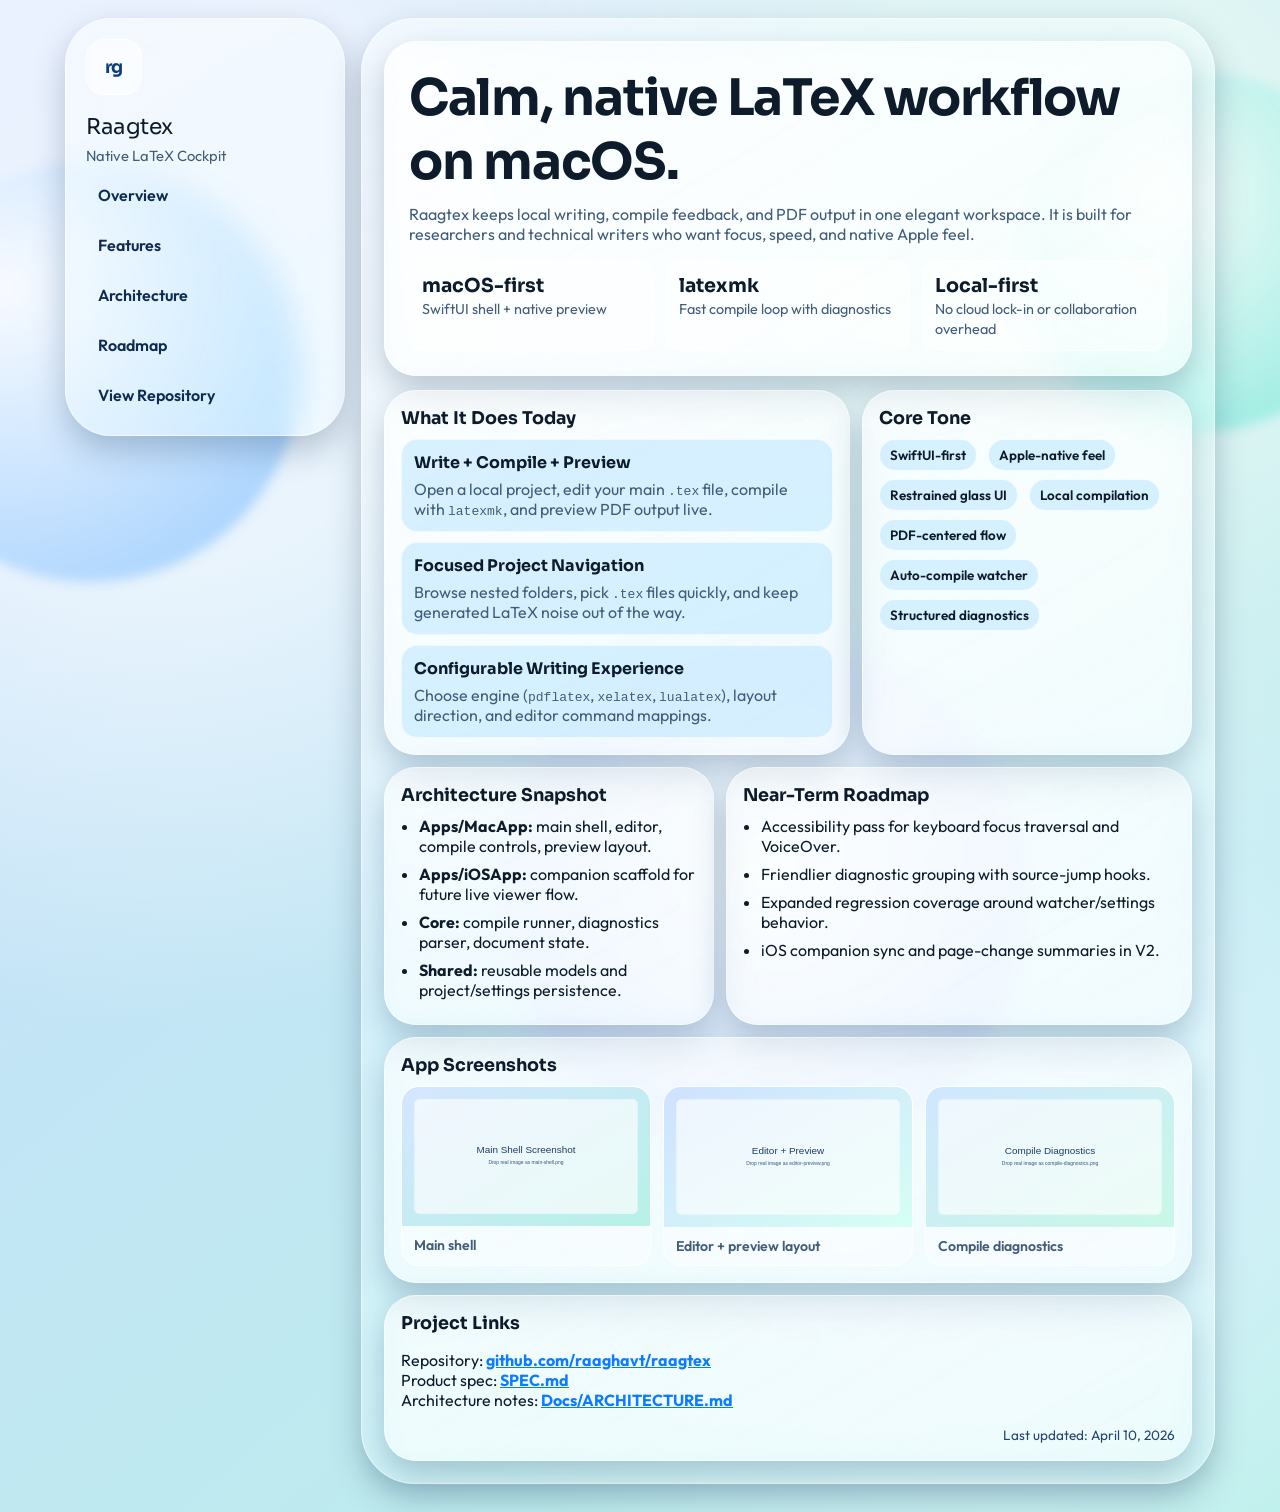
==== Website/index.html @ 90178ec8 "git test" ====
<!DOCTYPE html>
<html lang="en">

<head>
  <meta charset="UTF-8" />
  <meta name="viewport" content="width=device-width, initial-scale=1.0" />
  <title>Raagtex | Native LaTeX Cockpit</title>
  <meta name="description" content="Raagtex is a calm, native Apple-first LaTeX cockpit for local writing, compiling, and live PDF preview." />
  <link rel="preconnect" href="https://fonts.googleapis.com" />
  <link rel="preconnect" href="https://fonts.gstatic.com" crossorigin />
  <link href="https://fonts.googleapis.com/css2?family=Outfit:wght@400;500;600;700&amp;family=Sora:wght@500;700&amp;display=swap" rel="stylesheet" />
  <link rel="stylesheet" href="./styles.css" />
</head>

<body>
  <div class="bg-blobs" aria-hidden="true">
    <div class="blob a"></div>
    <div class="blob b"></div>
    <div class="blob c"></div>
  </div>

  <div class="shell">
    <aside class="nav glass">
      <div class="logo">rg</div>
      <div class="name">Raagtex</div>
      <div class="muted">Native LaTeX Cockpit</div>
      <a href="#overview">Overview</a>
      <a href="#features">Features</a>
      <a href="#architecture">Architecture</a>
      <a href="#roadmap">Roadmap</a>
      <a href="https://github.com/raaghavt/raagtex" target="_blank" rel="noopener">View Repository</a>
    </aside>

    <main class="content glass">
      <section id="overview" class="hero glass">
        <h1>Calm, native LaTeX workflow on macOS.</h1>
        <p>
          Raagtex keeps local writing, compile feedback, and PDF output in one elegant workspace.
          It is built for researchers and technical writers who want focus, speed, and native Apple feel.
        </p>
        <div class="kpis">
          <div class="kpi"><strong>macOS-first</strong><span>SwiftUI shell + native preview</span></div>
          <div class="kpi"><strong>latexmk</strong><span>Fast compile loop with diagnostics</span></div>
          <div class="kpi"><strong>Local-first</strong><span>No cloud lock-in or collaboration overhead</span></div>
        </div>
      </section>

      <section class="grid" id="features">
        <article class="card glass span-7">
          <h2>What It Does Today</h2>
          <a class="preview-link" href="#features">
            <h3>Write + Compile + Preview</h3>
            <p>Open a local project, edit your main <code>.tex</code> file, compile with <code>latexmk</code>, and preview PDF output live.</p>
          </a>
          <a class="preview-link" href="#features">
            <h3>Focused Project Navigation</h3>
            <p>Browse nested folders, pick <code>.tex</code> files quickly, and keep generated LaTeX noise out of the way.</p>
          </a>
          <a class="preview-link" href="#features">
            <h3>Configurable Writing Experience</h3>
            <p>Choose engine (<code>pdflatex</code>, <code>xelatex</code>, <code>lualatex</code>), layout direction, and editor command mappings.</p>
          </a>
        </article>

        <article class="card glass span-5">
          <h2>Core Tone</h2>
          <span class="tag">SwiftUI-first</span>
          <span class="tag">Apple-native feel</span>
          <span class="tag">Restrained glass UI</span>
          <span class="tag">Local compilation</span>
          <span class="tag">PDF-centered flow</span>
          <span class="tag">Auto-compile watcher</span>
          <span class="tag">Structured diagnostics</span>
        </article>

        <article class="card glass span-5" id="architecture">
          <h2>Architecture Snapshot</h2>
          <ul class="clean">
            <li><strong>Apps/MacApp:</strong> main shell, editor, compile controls, preview layout.</li>
            <li><strong>Apps/iOSApp:</strong> companion scaffold for future live viewer flow.</li>
            <li><strong>Core:</strong> compile runner, diagnostics parser, document state.</li>
            <li><strong>Shared:</strong> reusable models and project/settings persistence.</li>
          </ul>
        </article>

        <article class="card glass span-7" id="roadmap">
          <h2>Near-Term Roadmap</h2>
          <ul class="clean">
            <li>Accessibility pass for keyboard focus traversal and VoiceOver.</li>
            <li>Friendlier diagnostic grouping with source-jump hooks.</li>
            <li>Expanded regression coverage around watcher/settings behavior.</li>
            <li>iOS companion sync and page-change summaries in V2.</li>
          </ul>
        </article>

        <article class="card glass span-12">
          <h2>App Screenshots</h2>
          <div class="shots-grid">
            <figure class="shot">
              <img src="./assets/screenshots/main-shell.svg" alt="Raagtex main shell view" loading="lazy" />
              <figcaption>Main shell</figcaption>
            </figure>
            <figure class="shot">
              <img src="./assets/screenshots/editor-preview.svg" alt="Raagtex editor and PDF preview layout" loading="lazy" />
              <figcaption>Editor + preview layout</figcaption>
            </figure>
            <figure class="shot">
              <img src="./assets/screenshots/compile-diagnostics.svg" alt="Raagtex compile diagnostics panel" loading="lazy" />
              <figcaption>Compile diagnostics</figcaption>
            </figure>
          </div>
        </article>

        <article class="card glass span-12">
          <h2>Project Links</h2>
          <p>
            Repository: <a class="inline" href="https://github.com/raaghavt/raagtex" target="_blank" rel="noopener">github.com/raaghavt/raagtex</a><br />
            Product spec: <a class="inline" href="../SPEC.md" target="_blank" rel="noopener">SPEC.md</a><br />
            Architecture notes: <a class="inline" href="../Docs/ARCHITECTURE.md" target="_blank" rel="noopener">Docs/ARCHITECTURE.md</a>
          </p>
          <div class="footer">Last updated: April 10, 2026</div>
        </article>
      </section>
    </main>
  </div>

  <script src="./script.js"></script>
</body>

</html>
---- Website/styles.css ----
:root {
  --bg: #c9dcff;
  --bg-2: #b9f1e8;
  --ink: #0d1b2a;
  --ink-soft: #425d78;
  --glass: rgba(255, 255, 255, 0.34);
  --glass-strong: rgba(255, 255, 255, 0.5);
  --line: rgba(255, 255, 255, 0.55);
  --shadow: rgba(21, 48, 82, 0.25);
  --accent: #0b7cff;
}

* {
  box-sizing: border-box;
}

html,
body {
  margin: 0;
  min-height: 100%;
}

body {
  font-family: "Outfit", sans-serif;
  color: var(--ink);
  background:
    radial-gradient(circle at 12% 18%, #ffffffa0 0 18%, transparent 45%),
    radial-gradient(circle at 82% 12%, #f0fff3a3 0 14%, transparent 42%),
    radial-gradient(circle at 78% 74%, #dff2ffa1 0 16%, transparent 40%),
    linear-gradient(140deg, var(--bg), var(--bg-2));
  overflow-x: hidden;
}

.bg-blobs {
  position: fixed;
  inset: 0;
  pointer-events: none;
  z-index: -1;
}

.blob {
  position: absolute;
  border-radius: 50%;
  filter: blur(6px);
  opacity: 0.65;
  mix-blend-mode: soft-light;
}

.blob.a {
  width: 420px;
  height: 420px;
  left: -120px;
  top: 18vh;
  background: radial-gradient(circle at 30% 30%, #ffffff, #6fb6ff);
}

.blob.b {
  width: 360px;
  height: 360px;
  right: -100px;
  top: 8vh;
  background: radial-gradient(circle at 40% 35%, #ffffff, #5de3d1);
}

.blob.c {
  width: 520px;
  height: 520px;
  right: 20vw;
  bottom: -260px;
  background: radial-gradient(circle at 50% 42%, #ffffff, #9fb8ff);
}

.shell {
  width: min(1150px, calc(100% - 30px));
  margin: 18px auto 28px;
  display: grid;
  grid-template-columns: 280px minmax(0, 1fr);
  gap: 16px;
}

.glass {
  border: 1px solid var(--line);
  background: linear-gradient(150deg, var(--glass-strong), var(--glass));
  backdrop-filter: blur(14px) saturate(140%);
  -webkit-backdrop-filter: blur(14px) saturate(140%);
  box-shadow: 0 14px 32px var(--shadow);
}

.nav {
  border-radius: 46px;
  padding: 20px;
  position: sticky;
  top: 14px;
  align-self: start;
}

.logo {
  width: 56px;
  height: 56px;
  border-radius: 18px;
  display: inline-flex;
  align-items: center;
  justify-content: center;
  font-family: "Sora", sans-serif;
  font-size: 1.1rem;
  font-weight: 700;
  letter-spacing: -0.03em;
  margin-bottom: 8px;
  background: rgba(255, 255, 255, 0.58);
  border: 1px solid rgba(255, 255, 255, 0.72);
  color: #0a3f7c;
}

.name {
  font-family: "Sora", sans-serif;
  font-size: 1.36rem;
  margin: 10px 0 6px;
  letter-spacing: -0.02em;
}

.muted {
  color: var(--ink-soft);
  font-size: 0.92rem;
}

.nav a {
  display: block;
  text-decoration: none;
  margin-top: 10px;
  padding: 10px 12px;
  color: #0f2c4e;
  font-weight: 600;
  border-radius: 26px;
  transition: transform 180ms ease, background 180ms ease;
}

.nav a:hover {
  transform: translateX(4px);
  background: rgba(255, 255, 255, 0.45);
}

.content {
  border-radius: 54px;
  padding: 22px;
}

.hero {
  border-radius: 32px;
  padding: 24px;
  margin-bottom: 14px;
}

.hero h1 {
  font-family: "Sora", sans-serif;
  margin: 0;
  font-size: clamp(2rem, 6vw, 3.15rem);
  letter-spacing: -0.025em;
}

.hero p {
  margin: 10px 0 0;
  color: var(--ink-soft);
  max-width: 70ch;
}

.kpis {
  display: grid;
  grid-template-columns: repeat(3, minmax(0, 1fr));
  gap: 12px;
  margin-top: 16px;
}

.kpi {
  padding: 12px;
  border-radius: 16px;
  border: 1px solid rgba(255, 255, 255, 0.7);
  background: rgba(255, 255, 255, 0.42);
}

.kpi strong {
  display: block;
  font-size: 1.2rem;
  font-family: "Sora", sans-serif;
}

.kpi span {
  color: var(--ink-soft);
  font-size: 0.9rem;
}

.grid {
  display: grid;
  gap: 12px;
  grid-template-columns: repeat(12, minmax(0, 1fr));
}

.card {
  border-radius: 32px;
  padding: 16px;
}

.card h2 {
  margin: 0 0 10px;
  font-size: 1.1rem;
  font-family: "Sora", sans-serif;
}

.preview-link {
  display: block;
  text-decoration: none;
  color: inherit;
  padding: 12px;
  border-radius: 16px;
  border: 1px solid rgba(255, 255, 255, 0.62);
  background: rgba(174, 225, 255, 0.45);
  transition: transform 180ms ease, background 180ms ease;
  margin-top: 10px;
}

.preview-link:hover {
  transform: translateY(-2px);
  background: rgba(255, 255, 255, 0.52);
}

.preview-link h3 {
  margin: 0 0 6px;
  font-family: "Sora", sans-serif;
  font-size: 1rem;
}

.preview-link p {
  margin: 0;
  color: var(--ink-soft);
}

span.tag {
  display: inline-block;
  margin: 0 8px 8px 0;
  padding: 7px 10px;
  border-radius: 999px;
  background: rgba(174, 225, 255, 0.45);
  border: 1px solid rgba(255, 255, 255, 0.7);
  font-size: 0.84rem;
  font-weight: 600;
}

ul.clean {
  margin: 0;
  padding-left: 18px;
}

ul.clean li {
  margin-bottom: 8px;
}

.footer {
  margin-top: 14px;
  color: #24456d;
  font-size: 0.85rem;
  text-align: right;
}

a.inline {
  color: var(--accent);
  font-weight: 700;
}

.shots-grid {
  display: grid;
  gap: 12px;
  grid-template-columns: repeat(3, minmax(0, 1fr));
}

.shot {
  margin: 0;
  border-radius: 18px;
  border: 1px solid rgba(255, 255, 255, 0.68);
  background: rgba(255, 255, 255, 0.4);
  overflow: hidden;
}

.shot img {
  width: 100%;
  aspect-ratio: 16 / 9;
  object-fit: cover;
  display: block;
}

.shot figcaption {
  padding: 10px 12px;
  font-size: 0.88rem;
  color: var(--ink-soft);
  font-weight: 600;
}

.span-7 {
  grid-column: span 7;
}

.span-5 {
  grid-column: span 5;
}

.span-12 {
  grid-column: span 12;
}

@media (max-width: 980px) {
  .shell {
    grid-template-columns: 1fr;
  }

  .nav {
    position: static;
  }

  .kpis {
    grid-template-columns: 1fr;
  }

  .span-7,
  .span-5,
  .span-12 {
    grid-column: span 12;
  }

  .shots-grid {
    grid-template-columns: 1fr;
  }
}
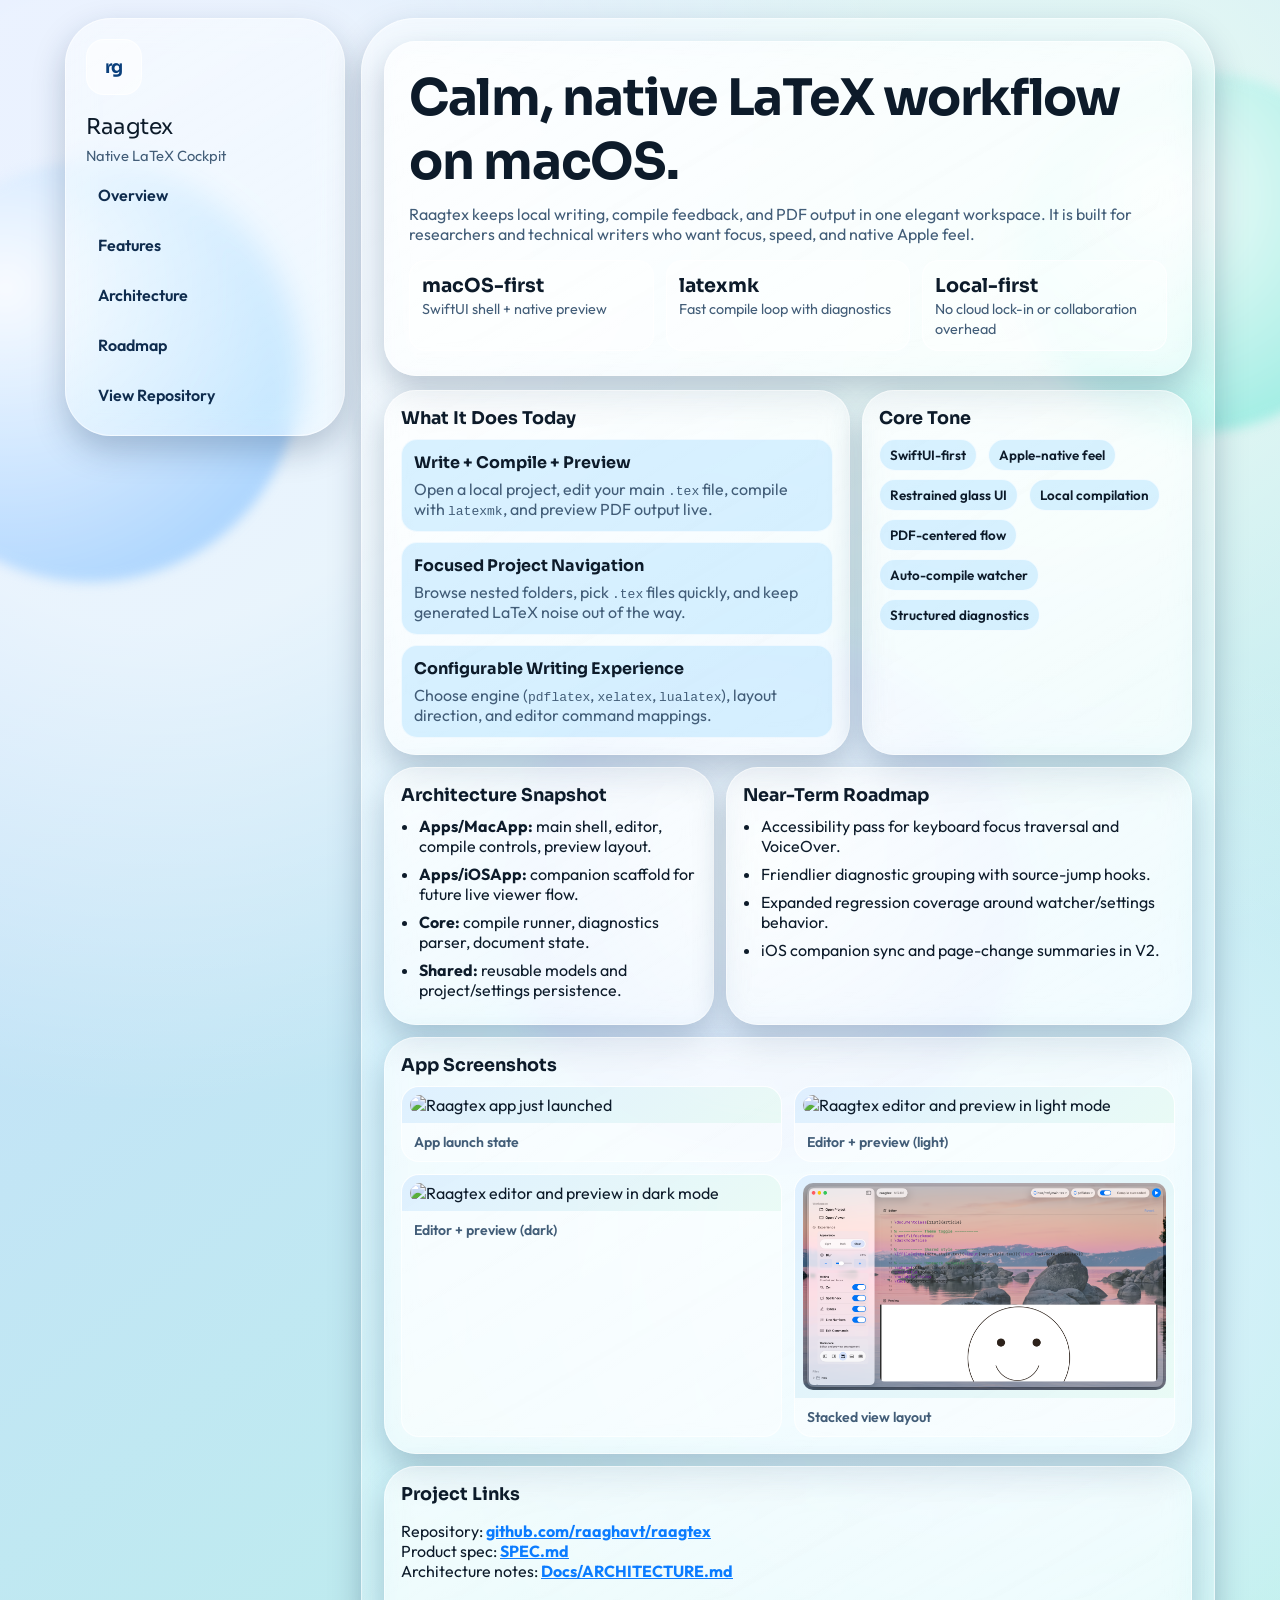
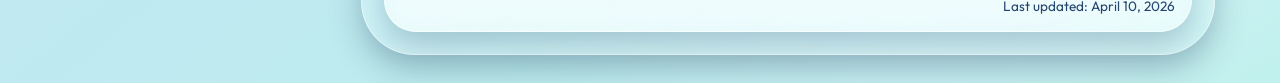
==== commit f6e68eed: "bangers" ====
--- a/Website/index.html
+++ b/Website/index.html
@@ -97,16 +97,28 @@
           <h2>App Screenshots</h2>
           <div class="shots-grid">
             <figure class="shot">
-              <img src="./assets/screenshots/main-shell.svg" alt="Raagtex main shell view" loading="lazy" />
-              <figcaption>Main shell</figcaption>
+              <div class="shot-media">
+                <img src="./assets/screenshots/justLaunched.png" alt="Raagtex app just launched" loading="lazy" />
+              </div>
+              <figcaption>App launch state</figcaption>
             </figure>
             <figure class="shot">
-              <img src="./assets/screenshots/editor-preview.svg" alt="Raagtex editor and PDF preview layout" loading="lazy" />
-              <figcaption>Editor + preview layout</figcaption>
+              <div class="shot-media">
+                <img src="./assets/screenshots/editorLightMode.png" alt="Raagtex editor and preview in light mode" loading="lazy" />
+              </div>
+              <figcaption>Editor + preview (light)</figcaption>
             </figure>
             <figure class="shot">
-              <img src="./assets/screenshots/compile-diagnostics.svg" alt="Raagtex compile diagnostics panel" loading="lazy" />
-              <figcaption>Compile diagnostics</figcaption>
+              <div class="shot-media">
+                <img src="./assets/screenshots/editorDarkMode.png" alt="Raagtex editor and preview in dark mode" loading="lazy" />
+              </div>
+              <figcaption>Editor + preview (dark)</figcaption>
+            </figure>
+            <figure class="shot">
+              <div class="shot-media">
+                <img src="./assets/screenshots/stackedView.png" alt="Raagtex stacked editor and PDF view layout" loading="lazy" />
+              </div>
+              <figcaption>Stacked view layout</figcaption>
             </figure>
           </div>
         </article>
--- a/Website/styles.css
+++ b/Website/styles.css
@@ -268,7 +268,7 @@
 .shots-grid {
   display: grid;
   gap: 12px;
-  grid-template-columns: repeat(3, minmax(0, 1fr));
+  grid-template-columns: repeat(2, minmax(0, 1fr));
 }
 
 .shot {
@@ -279,11 +279,17 @@
   overflow: hidden;
 }
 
+.shot-media {
+  background: linear-gradient(140deg, rgba(214, 235, 255, 0.75), rgba(228, 249, 242, 0.75));
+  padding: 8px;
+}
+
 .shot img {
   width: 100%;
-  aspect-ratio: 16 / 9;
-  object-fit: cover;
+  height: auto;
+  object-fit: contain;
   display: block;
+  border-radius: 10px;
 }
 
 .shot figcaption {
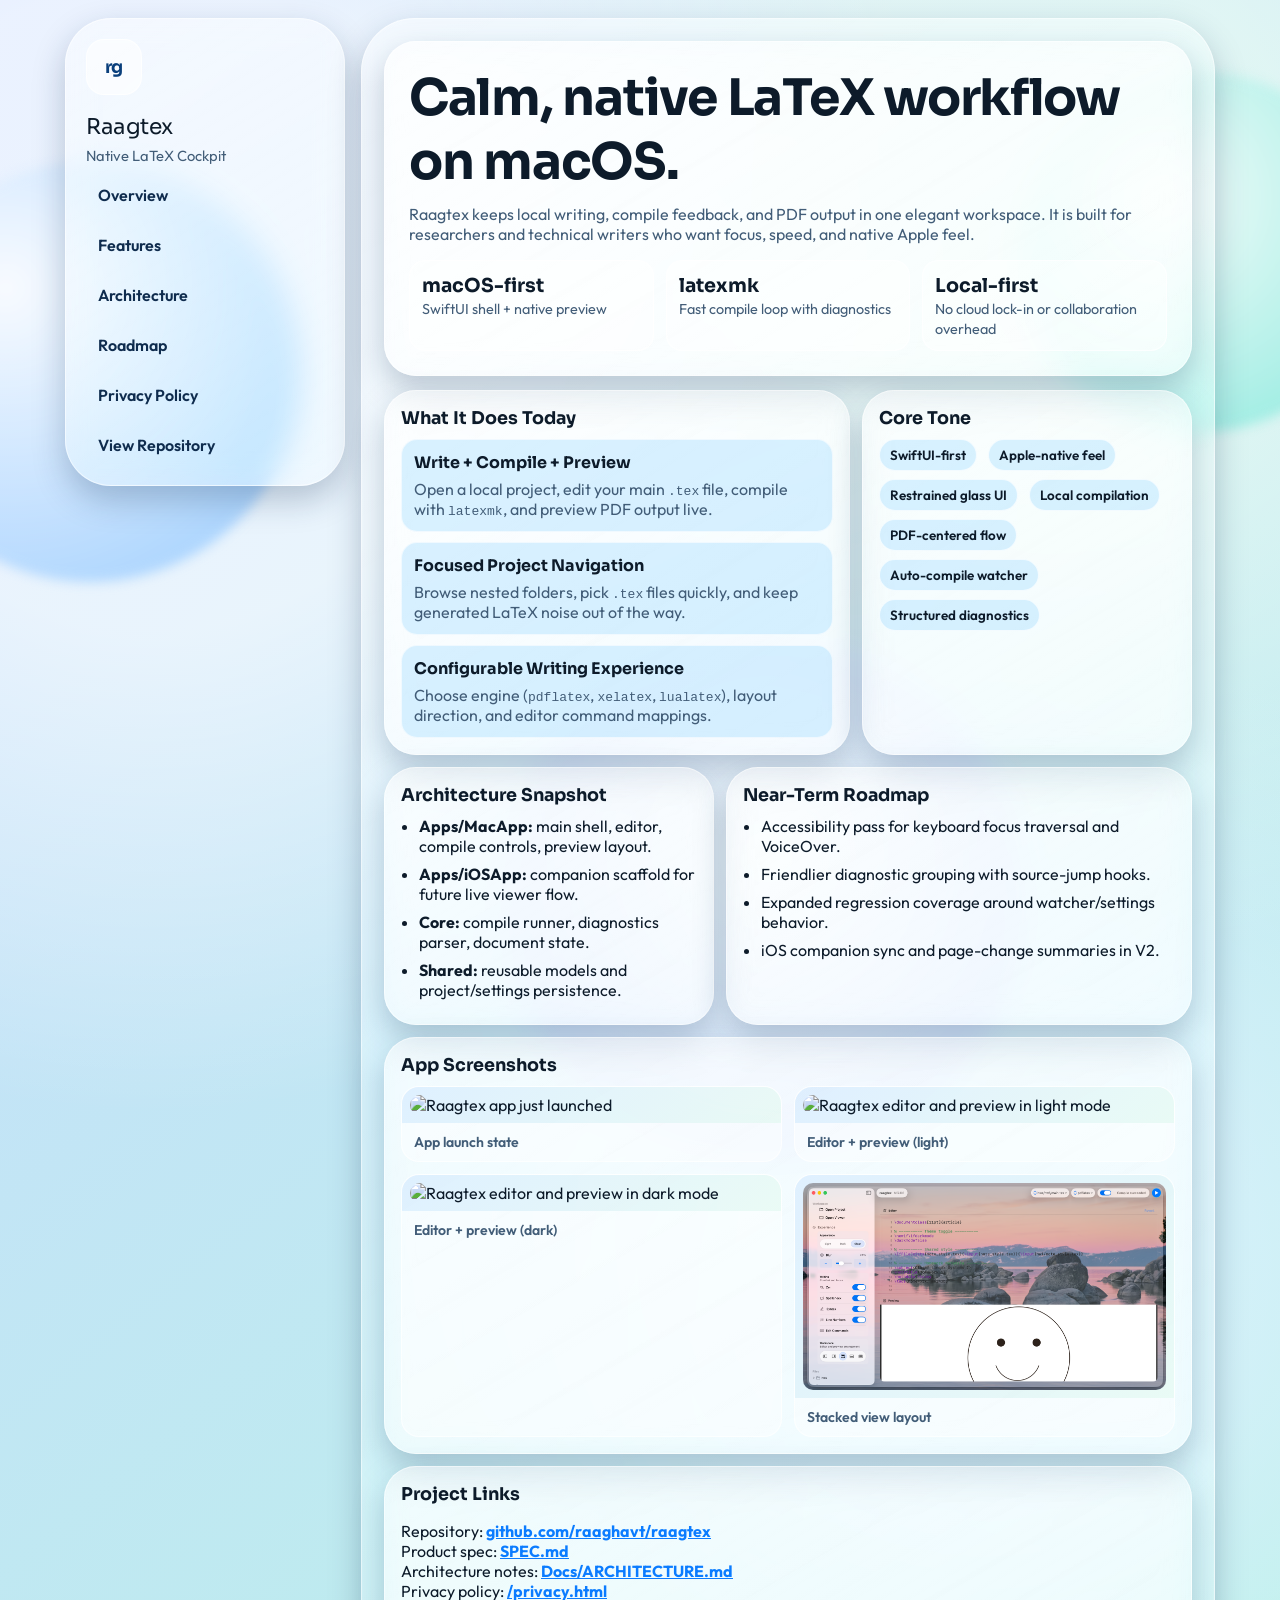
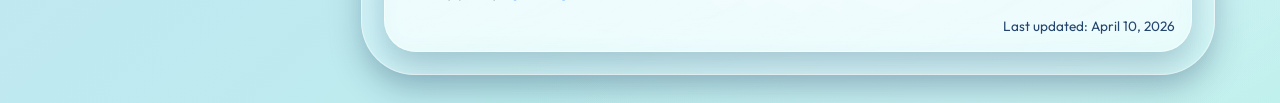
==== commit 2f1417db: "privacy policy" ====
--- a/Website/index.html
+++ b/Website/index.html
@@ -28,6 +28,7 @@
       <a href="#features">Features</a>
       <a href="#architecture">Architecture</a>
       <a href="#roadmap">Roadmap</a>
+      <a href="./privacy.html">Privacy Policy</a>
       <a href="https://github.com/raaghavt/raagtex" target="_blank" rel="noopener">View Repository</a>
     </aside>
 
@@ -128,7 +129,8 @@
           <p>
             Repository: <a class="inline" href="https://github.com/raaghavt/raagtex" target="_blank" rel="noopener">github.com/raaghavt/raagtex</a><br />
             Product spec: <a class="inline" href="../SPEC.md" target="_blank" rel="noopener">SPEC.md</a><br />
-            Architecture notes: <a class="inline" href="../Docs/ARCHITECTURE.md" target="_blank" rel="noopener">Docs/ARCHITECTURE.md</a>
+            Architecture notes: <a class="inline" href="../Docs/ARCHITECTURE.md" target="_blank" rel="noopener">Docs/ARCHITECTURE.md</a><br />
+            Privacy policy: <a class="inline" href="./privacy.html">/privacy.html</a>
           </p>
           <div class="footer">Last updated: April 10, 2026</div>
         </article>
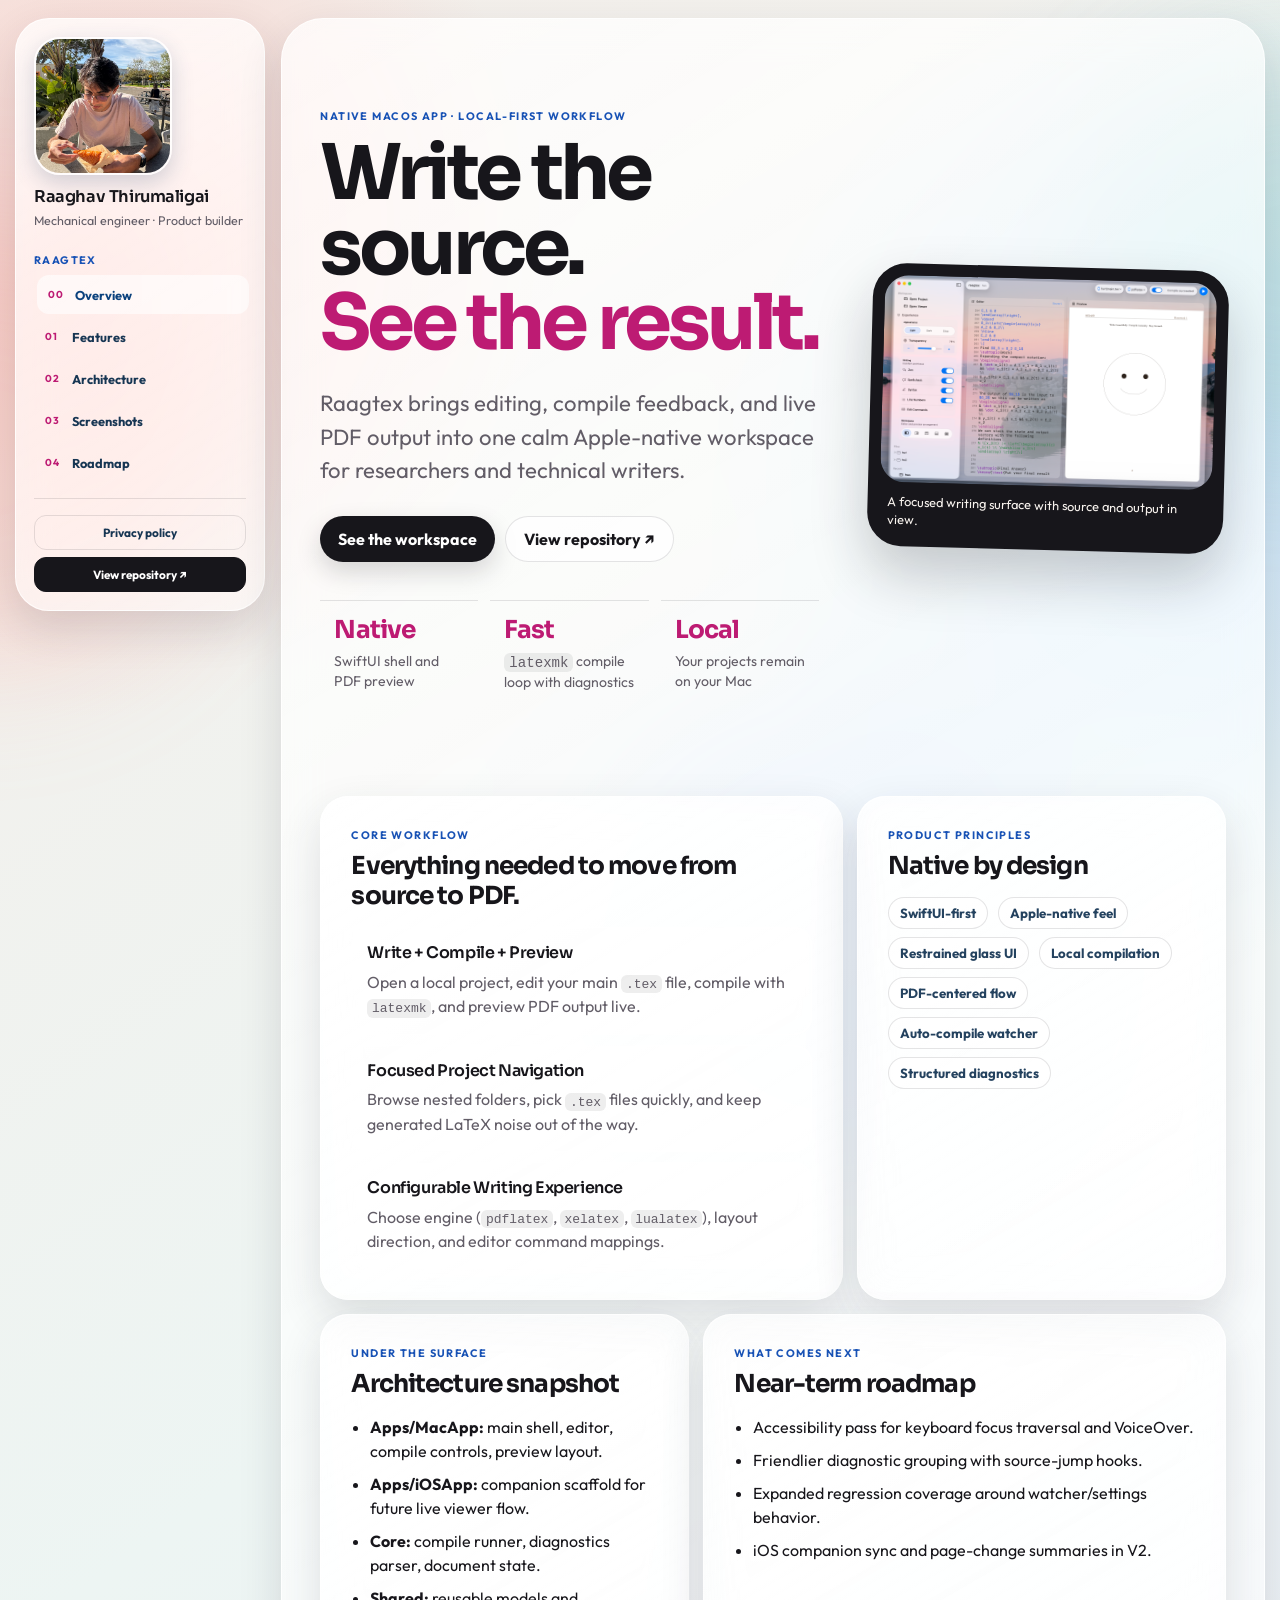
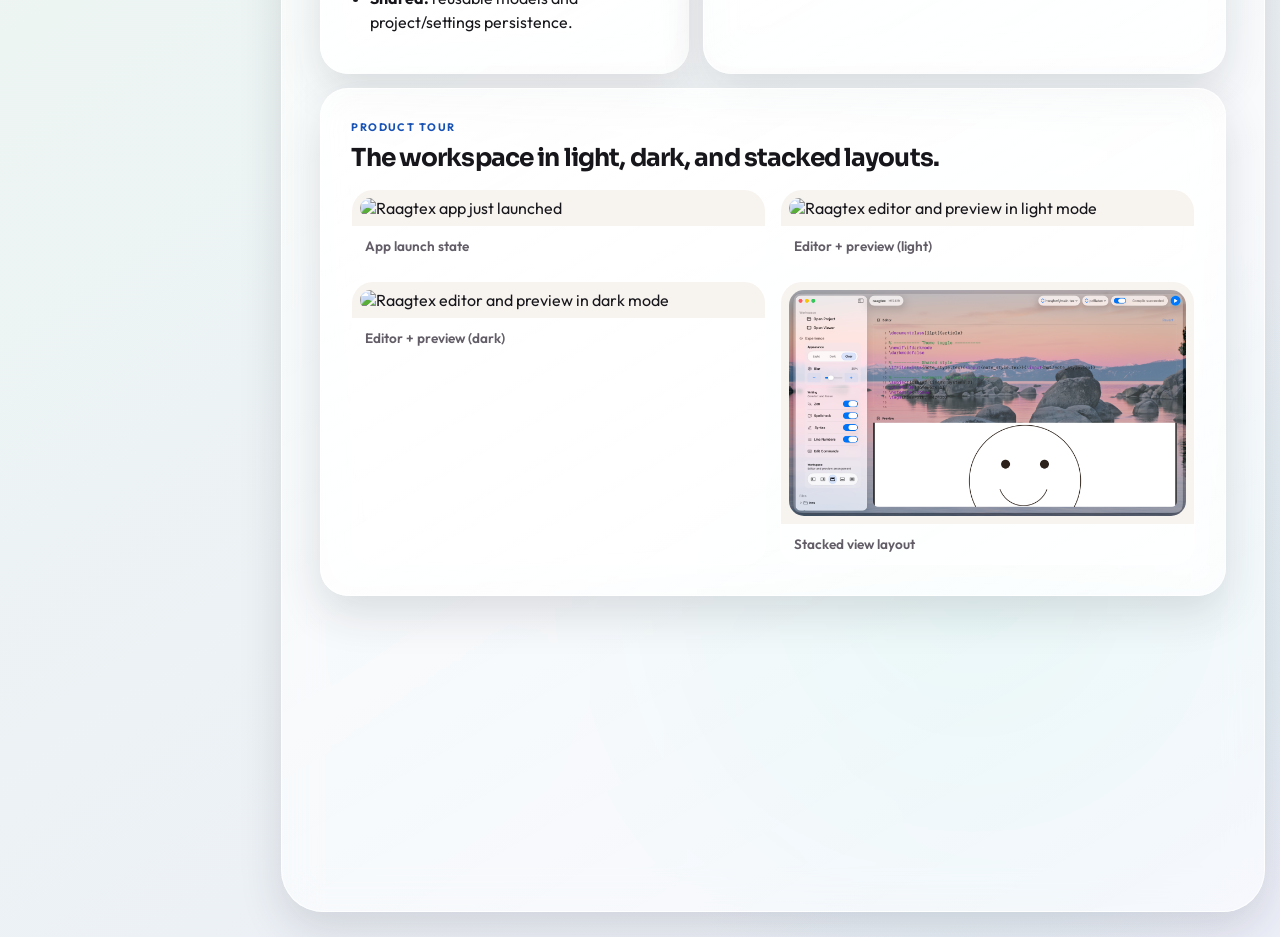
==== commit e7c469db: "Refresh Raagtex website design" ====
--- a/Website/index.html
+++ b/Website/index.html
@@ -6,6 +6,15 @@
   <meta name="viewport" content="width=device-width, initial-scale=1.0" />
   <title>Raagtex | Native LaTeX Cockpit</title>
   <meta name="description" content="Raagtex is a calm, native Apple-first LaTeX cockpit for local writing, compiling, and live PDF preview." />
+  <meta property="og:type" content="website" />
+  <meta property="og:title" content="Raagtex | Native LaTeX Cockpit" />
+  <meta property="og:description" content="Write, compile, and preview local LaTeX projects in one calm native workspace." />
+  <meta property="og:url" content="https://raagtex.com/" />
+  <meta property="og:image" content="https://raagtex.com/assets/screenshots/pinkBackApple.png" />
+  <meta name="twitter:card" content="summary_large_image" />
+  <meta name="twitter:title" content="Raagtex | Native LaTeX Cockpit" />
+  <meta name="twitter:description" content="Write, compile, and preview local LaTeX projects in one calm native workspace." />
+  <meta name="twitter:image" content="https://raagtex.com/assets/screenshots/pinkBackApple.png" />
   <link rel="preconnect" href="https://fonts.googleapis.com" />
   <link rel="preconnect" href="https://fonts.gstatic.com" crossorigin />
   <link href="https://fonts.googleapis.com/css2?family=Outfit:wght@400;500;600;700&amp;family=Sora:wght@500;700&amp;display=swap" rel="stylesheet" />
@@ -21,34 +30,53 @@
 
   <div class="shell">
     <aside class="nav glass">
-      <div class="logo">rg</div>
-      <div class="name">Raagtex</div>
-      <div class="muted">Native LaTeX Cockpit</div>
-      <a href="#overview">Overview</a>
-      <a href="#features">Features</a>
-      <a href="#architecture">Architecture</a>
-      <a href="#roadmap">Roadmap</a>
-      <a href="./privacy.html">Privacy Policy</a>
-      <a href="https://github.com/raaghavt/raagtex" target="_blank" rel="noopener">View Repository</a>
+      <a class="profile" href="https://raaghavt.com/">
+        <img class="avatar" src="./assets/profile.webp" alt="Raaghav Thirumaligai" />
+        <span class="profile-name">Raaghav Thirumaligai</span>
+        <span class="profile-role">Mechanical engineer · Product builder</span>
+      </a>
+      <p class="nav-kicker">Raagtex</p>
+      <nav aria-label="Raagtex website">
+        <a class="active" href="#overview"><span>00</span>Overview</a>
+        <a href="#features"><span>01</span>Features</a>
+        <a href="#architecture"><span>02</span>Architecture</a>
+        <a href="#screenshots"><span>03</span>Screenshots</a>
+        <a href="#roadmap"><span>04</span>Roadmap</a>
+      </nav>
+      <div class="nav-actions">
+        <a href="./privacy.html">Privacy policy</a>
+        <a class="nav-primary" href="https://github.com/raaghav-t/raagtex" target="_blank" rel="noopener">View repository ↗</a>
+      </div>
     </aside>
 
     <main class="content glass">
-      <section id="overview" class="hero glass">
-        <h1>Calm, native LaTeX workflow on macOS.</h1>
-        <p>
-          Raagtex keeps local writing, compile feedback, and PDF output in one elegant workspace.
-          It is built for researchers and technical writers who want focus, speed, and native Apple feel.
-        </p>
-        <div class="kpis">
-          <div class="kpi"><strong>macOS-first</strong><span>SwiftUI shell + native preview</span></div>
-          <div class="kpi"><strong>latexmk</strong><span>Fast compile loop with diagnostics</span></div>
-          <div class="kpi"><strong>Local-first</strong><span>No cloud lock-in or collaboration overhead</span></div>
+      <section id="overview" class="hero">
+        <div class="hero-copy">
+          <p class="eyebrow">Native macOS app · Local-first workflow</p>
+          <h1>Write the source.<br /><span>See the result.</span></h1>
+          <p class="hero-lede">
+            Raagtex brings editing, compile feedback, and live PDF output into one calm Apple-native workspace for researchers and technical writers.
+          </p>
+          <div class="hero-actions">
+            <a class="button button-primary" href="#screenshots">See the workspace</a>
+            <a class="button button-secondary" href="https://github.com/raaghavt/raagtex" target="_blank" rel="noopener">View repository ↗</a>
+          </div>
+          <div class="kpis">
+            <div class="kpi"><strong>Native</strong><span>SwiftUI shell and PDF preview</span></div>
+            <div class="kpi"><strong>Fast</strong><span><code>latexmk</code> compile loop with diagnostics</span></div>
+            <div class="kpi"><strong>Local</strong><span>Your projects remain on your Mac</span></div>
+          </div>
         </div>
+        <figure class="hero-media">
+          <img src="./assets/screenshots/pinkBackApple.png" alt="Raagtex editor and PDF preview on macOS" />
+          <figcaption>A focused writing surface with source and output in view.</figcaption>
+        </figure>
       </section>
 
       <section class="grid" id="features">
         <article class="card glass span-7">
-          <h2>What It Does Today</h2>
+          <p class="section-label">Core workflow</p>
+          <h2>Everything needed to move from source to PDF.</h2>
           <a class="preview-link" href="#features">
             <h3>Write + Compile + Preview</h3>
             <p>Open a local project, edit your main <code>.tex</code> file, compile with <code>latexmk</code>, and preview PDF output live.</p>
@@ -64,7 +92,8 @@
         </article>
 
         <article class="card glass span-5">
-          <h2>Core Tone</h2>
+          <p class="section-label">Product principles</p>
+          <h2>Native by design</h2>
           <span class="tag">SwiftUI-first</span>
           <span class="tag">Apple-native feel</span>
           <span class="tag">Restrained glass UI</span>
@@ -75,7 +104,8 @@
         </article>
 
         <article class="card glass span-5" id="architecture">
-          <h2>Architecture Snapshot</h2>
+          <p class="section-label">Under the surface</p>
+          <h2>Architecture snapshot</h2>
           <ul class="clean">
             <li><strong>Apps/MacApp:</strong> main shell, editor, compile controls, preview layout.</li>
             <li><strong>Apps/iOSApp:</strong> companion scaffold for future live viewer flow.</li>
@@ -85,7 +115,8 @@
         </article>
 
         <article class="card glass span-7" id="roadmap">
-          <h2>Near-Term Roadmap</h2>
+          <p class="section-label">What comes next</p>
+          <h2>Near-term roadmap</h2>
           <ul class="clean">
             <li>Accessibility pass for keyboard focus traversal and VoiceOver.</li>
             <li>Friendlier diagnostic grouping with source-jump hooks.</li>
@@ -94,8 +125,9 @@
           </ul>
         </article>
 
-        <article class="card glass span-12">
-          <h2>App Screenshots</h2>
+        <article class="card glass span-12" id="screenshots">
+          <p class="section-label">Product tour</p>
+          <h2>The workspace in light, dark, and stacked layouts.</h2>
           <div class="shots-grid">
             <figure class="shot">
               <div class="shot-media">
@@ -125,14 +157,15 @@
         </article>
 
         <article class="card glass span-12">
-          <h2>Project Links</h2>
+          <p class="section-label">Keep exploring</p>
+          <h2>Project links</h2>
           <p>
             Repository: <a class="inline" href="https://github.com/raaghavt/raagtex" target="_blank" rel="noopener">github.com/raaghavt/raagtex</a><br />
-            Product spec: <a class="inline" href="../SPEC.md" target="_blank" rel="noopener">SPEC.md</a><br />
-            Architecture notes: <a class="inline" href="../Docs/ARCHITECTURE.md" target="_blank" rel="noopener">Docs/ARCHITECTURE.md</a><br />
+            Product spec: <a class="inline" href="https://github.com/raaghav-t/raagtex/blob/main/SPEC.md" target="_blank" rel="noopener">SPEC.md</a><br />
+            Architecture notes: <a class="inline" href="https://github.com/raaghav-t/raagtex/blob/main/Docs/ARCHITECTURE.md" target="_blank" rel="noopener">Docs/ARCHITECTURE.md</a><br />
             Privacy policy: <a class="inline" href="./privacy.html">/privacy.html</a>
           </p>
-          <div class="footer">Last updated: April 10, 2026</div>
+          <div class="footer">Designed and built by Raaghav Thirumaligai.</div>
         </article>
       </section>
     </main>
--- a/Website/styles.css
+++ b/Website/styles.css
@@ -1,18 +1,21 @@
 :root {
-  --bg: #c9dcff;
-  --bg-2: #b9f1e8;
-  --ink: #0d1b2a;
-  --ink-soft: #425d78;
-  --glass: rgba(255, 255, 255, 0.34);
-  --glass-strong: rgba(255, 255, 255, 0.5);
-  --line: rgba(255, 255, 255, 0.55);
-  --shadow: rgba(21, 48, 82, 0.25);
-  --accent: #0b7cff;
-}
-
-* {
-  box-sizing: border-box;
-}
+  --ink: #17161b;
+  --ink-soft: #625d67;
+  --paper: #f5efe9;
+  --surface: rgba(255, 255, 255, 0.58);
+  --surface-strong: rgba(255, 255, 255, 0.76);
+  --line: rgba(34, 32, 40, 0.12);
+  --line-light: rgba(255, 255, 255, 0.8);
+  --shadow: rgba(39, 46, 58, 0.14);
+  --pink: #bd1b73;
+  --blue: #1852b5;
+  --navy: #173653;
+  --green: #087c69;
+}
+
+* { box-sizing: border-box; }
+
+html { scroll-behavior: smooth; }
 
 html,
 body {
@@ -21,316 +24,378 @@
 }
 
 body {
-  font-family: "Outfit", sans-serif;
   color: var(--ink);
   background:
-    radial-gradient(circle at 12% 18%, #ffffffa0 0 18%, transparent 45%),
-    radial-gradient(circle at 82% 12%, #f0fff3a3 0 14%, transparent 42%),
-    radial-gradient(circle at 78% 74%, #dff2ffa1 0 16%, transparent 40%),
-    linear-gradient(140deg, var(--bg), var(--bg-2));
+    radial-gradient(circle at 7% 10%, rgba(255, 146, 139, 0.35), transparent 29rem),
+    radial-gradient(circle at 94% 18%, rgba(111, 182, 255, 0.3), transparent 31rem),
+    radial-gradient(circle at 76% 86%, rgba(121, 220, 201, 0.24), transparent 27rem),
+    linear-gradient(145deg, #f5eee9 0%, #edf5f3 48%, #eceef8 100%);
+  font-family: "Outfit", sans-serif;
   overflow-x: hidden;
 }
+
+a { color: inherit; }
 
 .bg-blobs {
   position: fixed;
   inset: 0;
+  z-index: -1;
   pointer-events: none;
-  z-index: -1;
 }
 
 .blob {
   position: absolute;
   border-radius: 50%;
-  filter: blur(6px);
-  opacity: 0.65;
-  mix-blend-mode: soft-light;
-}
-
-.blob.a {
-  width: 420px;
-  height: 420px;
-  left: -120px;
-  top: 18vh;
-  background: radial-gradient(circle at 30% 30%, #ffffff, #6fb6ff);
-}
-
-.blob.b {
-  width: 360px;
-  height: 360px;
-  right: -100px;
-  top: 8vh;
-  background: radial-gradient(circle at 40% 35%, #ffffff, #5de3d1);
-}
-
-.blob.c {
-  width: 520px;
-  height: 520px;
-  right: 20vw;
-  bottom: -260px;
-  background: radial-gradient(circle at 50% 42%, #ffffff, #9fb8ff);
-}
+  filter: blur(70px);
+  opacity: 0.2;
+}
+
+.blob.a { width: 28rem; height: 28rem; left: -15rem; top: 25%; background: #ff9f91; }
+.blob.b { width: 25rem; height: 25rem; right: -13rem; top: 5%; background: #68c8b6; }
+.blob.c { width: 30rem; height: 30rem; right: 16%; bottom: -18rem; background: #7ba9ff; }
 
 .shell {
-  width: min(1150px, calc(100% - 30px));
+  width: min(1440px, calc(100% - 30px));
   margin: 18px auto 28px;
   display: grid;
-  grid-template-columns: 280px minmax(0, 1fr);
+  grid-template-columns: 250px minmax(0, 1fr);
   gap: 16px;
+  align-items: start;
 }
 
 .glass {
-  border: 1px solid var(--line);
-  background: linear-gradient(150deg, var(--glass-strong), var(--glass));
-  backdrop-filter: blur(14px) saturate(140%);
-  -webkit-backdrop-filter: blur(14px) saturate(140%);
-  box-shadow: 0 14px 32px var(--shadow);
+  border: 1px solid var(--line-light);
+  background: linear-gradient(150deg, var(--surface-strong), var(--surface));
+  box-shadow: 0 18px 44px var(--shadow);
+  backdrop-filter: blur(18px) saturate(135%);
+  -webkit-backdrop-filter: blur(18px) saturate(135%);
 }
 
 .nav {
-  border-radius: 46px;
-  padding: 20px;
   position: sticky;
   top: 14px;
-  align-self: start;
-}
-
-.logo {
-  width: 56px;
-  height: 56px;
-  border-radius: 18px;
+  max-height: calc(100svh - 28px);
+  padding: 18px;
+  border-radius: 34px;
+  overflow-y: auto;
+}
+
+.profile {
+  display: block;
+  color: inherit;
+  text-decoration: none;
+}
+
+.avatar {
+  width: 138px;
+  height: 138px;
+  display: block;
+  object-fit: cover;
+  border: 2px solid rgba(255, 255, 255, 0.78);
+  border-radius: 26px;
+  box-shadow: 0 8px 22px rgba(31, 66, 104, 0.2);
+}
+
+.profile-name {
+  margin: 12px 0 5px;
+  display: block;
+  font: 600 1.02rem/1.2 "Sora", sans-serif;
+  letter-spacing: -0.025em;
+}
+
+.profile-role {
+  display: block;
+  color: var(--ink-soft);
+  font-size: 0.78rem;
+  line-height: 1.4;
+}
+
+.nav-kicker,
+.eyebrow,
+.section-label {
+  color: var(--blue);
+  font-size: 0.68rem;
+  font-weight: 700;
+  letter-spacing: 0.13em;
+  text-transform: uppercase;
+}
+
+.nav-kicker { margin: 24px 0 8px; }
+.eyebrow { margin: 0 0 13px; }
+.section-label { margin: 0 0 8px; }
+
+.nav nav {
+  display: flex;
+  flex-direction: column;
+  gap: 3px;
+}
+
+.nav nav a {
+  min-height: 39px;
+  padding: 9px 11px;
+  display: grid;
+  grid-template-columns: 27px 1fr;
+  align-items: center;
+  border-radius: 12px;
+  color: var(--navy);
+  font-size: 0.8rem;
+  font-weight: 700;
+  text-decoration: none;
+  transition: transform 180ms ease, background 180ms ease, color 180ms ease;
+}
+
+.nav nav a span {
+  color: var(--pink);
+  font-size: 0.63rem;
+  letter-spacing: 0.08em;
+}
+
+.nav nav a:hover,
+.nav nav a:focus-visible,
+.nav nav a.active {
+  color: #0b417d;
+  background: rgba(255, 255, 255, 0.6);
+  outline: none;
+  transform: translateX(3px);
+}
+
+.nav-actions {
+  margin-top: 16px;
+  padding-top: 16px;
+  display: grid;
+  gap: 7px;
+  border-top: 1px solid var(--line);
+}
+
+.nav-actions a {
+  padding: 9px 10px;
+  border: 1px solid var(--line);
+  border-radius: 12px;
+  color: var(--navy);
+  font-size: 0.74rem;
+  font-weight: 700;
+  text-align: center;
+  text-decoration: none;
+}
+
+.nav-actions .nav-primary { border-color: var(--ink); background: var(--ink); color: white; }
+
+.content {
+  min-width: 0;
+  padding: clamp(18px, 3vw, 42px);
+  border-radius: 42px;
+  overflow: hidden;
+}
+
+.hero {
+  min-height: 76vh;
+  padding: clamp(28px, 4vw, 54px) 0 clamp(48px, 7vw, 88px);
+  display: grid;
+  grid-template-columns: minmax(0, 1.05fr) minmax(320px, 0.75fr);
+  gap: clamp(26px, 4vw, 64px);
+  align-items: center;
+}
+
+.hero h1 {
+  max-width: 820px;
+  margin: 0;
+  font: 700 clamp(2.8rem, 6vw, 5.9rem)/0.98 "Sora", sans-serif;
+  letter-spacing: -0.055em;
+}
+
+.hero h1 span { color: var(--pink); }
+
+.hero-lede {
+  max-width: 680px;
+  margin: 26px 0 0;
+  color: var(--ink-soft);
+  font-size: clamp(1.08rem, 1.8vw, 1.38rem);
+  line-height: 1.52;
+}
+
+.hero-actions {
+  margin-top: 28px;
+  display: flex;
+  flex-wrap: wrap;
+  gap: 10px;
+}
+
+.button {
+  min-height: 46px;
+  padding: 11px 18px;
   display: inline-flex;
   align-items: center;
   justify-content: center;
-  font-family: "Sora", sans-serif;
-  font-size: 1.1rem;
+  border-radius: 999px;
   font-weight: 700;
-  letter-spacing: -0.03em;
-  margin-bottom: 8px;
-  background: rgba(255, 255, 255, 0.58);
-  border: 1px solid rgba(255, 255, 255, 0.72);
-  color: #0a3f7c;
-}
-
-.name {
-  font-family: "Sora", sans-serif;
-  font-size: 1.36rem;
-  margin: 10px 0 6px;
-  letter-spacing: -0.02em;
-}
-
-.muted {
-  color: var(--ink-soft);
-  font-size: 0.92rem;
-}
-
-.nav a {
-  display: block;
   text-decoration: none;
-  margin-top: 10px;
-  padding: 10px 12px;
-  color: #0f2c4e;
-  font-weight: 600;
-  border-radius: 26px;
-  transition: transform 180ms ease, background 180ms ease;
-}
-
-.nav a:hover {
-  transform: translateX(4px);
-  background: rgba(255, 255, 255, 0.45);
-}
-
-.content {
-  border-radius: 54px;
-  padding: 22px;
-}
-
-.hero {
-  border-radius: 32px;
-  padding: 24px;
-  margin-bottom: 14px;
-}
-
-.hero h1 {
-  font-family: "Sora", sans-serif;
-  margin: 0;
-  font-size: clamp(2rem, 6vw, 3.15rem);
-  letter-spacing: -0.025em;
-}
-
-.hero p {
-  margin: 10px 0 0;
-  color: var(--ink-soft);
-  max-width: 70ch;
-}
+  transition: transform 180ms ease, box-shadow 180ms ease;
+}
+
+.button:hover,
+.button:focus-visible { transform: translateY(-2px); }
+.button-primary { background: var(--ink); color: white; box-shadow: 0 10px 24px rgba(23,22,27,0.17); }
+.button-secondary { border: 1px solid var(--line); background: rgba(255,255,255,0.66); }
 
 .kpis {
+  margin-top: 38px;
   display: grid;
   grid-template-columns: repeat(3, minmax(0, 1fr));
   gap: 12px;
-  margin-top: 16px;
 }
 
 .kpi {
+  min-height: 100px;
+  padding: 15px 14px;
+  border-top: 1px solid var(--line);
+}
+
+.kpi strong {
+  display: block;
+  color: var(--pink);
+  font: 700 clamp(1.2rem, 2vw, 1.55rem)/1.15 "Sora", sans-serif;
+  letter-spacing: -0.035em;
+}
+
+.kpi span { display: block; margin-top: 8px; color: var(--ink-soft); font-size: 0.88rem; line-height: 1.4; }
+
+.hero-media {
+  margin: 0;
   padding: 12px;
-  border-radius: 16px;
-  border: 1px solid rgba(255, 255, 255, 0.7);
-  background: rgba(255, 255, 255, 0.42);
-}
-
-.kpi strong {
-  display: block;
-  font-size: 1.2rem;
-  font-family: "Sora", sans-serif;
-}
-
-.kpi span {
-  color: var(--ink-soft);
-  font-size: 0.9rem;
-}
+  border-radius: 34px;
+  background: #17161b;
+  box-shadow: 0 28px 56px rgba(23,22,27,0.22);
+  transform: rotate(1.5deg);
+}
+
+.hero-media img {
+  width: 100%;
+  display: block;
+  border-radius: 24px;
+}
+
+.hero-media figcaption { padding: 11px 8px 5px; color: #f7f2ed; font-size: 0.8rem; line-height: 1.4; }
 
 .grid {
   display: grid;
-  gap: 12px;
   grid-template-columns: repeat(12, minmax(0, 1fr));
+  gap: 14px;
 }
 
 .card {
-  border-radius: 32px;
-  padding: 16px;
+  padding: clamp(20px, 2.5vw, 30px);
+  border-radius: 28px;
 }
 
 .card h2 {
-  margin: 0 0 10px;
-  font-size: 1.1rem;
-  font-family: "Sora", sans-serif;
-}
+  margin: 0 0 16px;
+  font: 700 clamp(1.15rem, 2vw, 1.55rem)/1.2 "Sora", sans-serif;
+  letter-spacing: -0.035em;
+}
+
+.card p,
+.card li { line-height: 1.5; }
 
 .preview-link {
-  display: block;
+  margin-top: 10px;
+  padding: 15px;
+  display: block;
+  border: 1px solid var(--line-light);
+  border-radius: 18px;
+  background: rgba(255,255,255,0.48);
+  color: inherit;
   text-decoration: none;
-  color: inherit;
-  padding: 12px;
-  border-radius: 16px;
-  border: 1px solid rgba(255, 255, 255, 0.62);
-  background: rgba(174, 225, 255, 0.45);
-  transition: transform 180ms ease, background 180ms ease;
-  margin-top: 10px;
-}
-
-.preview-link:hover {
+  transition: transform 180ms ease, background 180ms ease, box-shadow 180ms ease;
+}
+
+.preview-link:hover,
+.preview-link:focus-visible {
+  background: rgba(255,255,255,0.76);
+  box-shadow: 0 14px 28px rgba(37,48,61,0.09);
   transform: translateY(-2px);
-  background: rgba(255, 255, 255, 0.52);
-}
-
-.preview-link h3 {
-  margin: 0 0 6px;
-  font-family: "Sora", sans-serif;
-  font-size: 1rem;
-}
-
-.preview-link p {
-  margin: 0;
-  color: var(--ink-soft);
-}
-
-span.tag {
+}
+
+.preview-link h3 { margin: 0 0 6px; font: 600 1rem/1.3 "Sora", sans-serif; letter-spacing: -0.025em; }
+.preview-link p { margin: 0; color: var(--ink-soft); }
+
+.tag {
+  margin: 0 7px 8px 0;
+  padding: 7px 11px;
   display: inline-block;
-  margin: 0 8px 8px 0;
-  padding: 7px 10px;
+  border: 1px solid var(--line);
   border-radius: 999px;
-  background: rgba(174, 225, 255, 0.45);
-  border: 1px solid rgba(255, 255, 255, 0.7);
-  font-size: 0.84rem;
-  font-weight: 600;
-}
-
-ul.clean {
-  margin: 0;
-  padding-left: 18px;
-}
-
-ul.clean li {
-  margin-bottom: 8px;
-}
-
-.footer {
-  margin-top: 14px;
-  color: #24456d;
-  font-size: 0.85rem;
-  text-align: right;
-}
-
-a.inline {
-  color: var(--accent);
+  background: rgba(255,255,255,0.58);
+  color: #24425f;
+  font-size: 0.83rem;
   font-weight: 700;
 }
 
+ul.clean { margin: 0; padding-left: 19px; }
+ul.clean li { margin-bottom: 9px; }
+
 .shots-grid {
   display: grid;
-  gap: 12px;
   grid-template-columns: repeat(2, minmax(0, 1fr));
+  gap: 14px;
 }
 
 .shot {
   margin: 0;
-  border-radius: 18px;
-  border: 1px solid rgba(255, 255, 255, 0.68);
-  background: rgba(255, 255, 255, 0.4);
+  border: 1px solid var(--line-light);
+  border-radius: 22px;
+  background: rgba(255,255,255,0.48);
   overflow: hidden;
 }
 
-.shot-media {
-  background: linear-gradient(140deg, rgba(214, 235, 255, 0.75), rgba(228, 249, 242, 0.75));
-  padding: 8px;
-}
-
-.shot img {
-  width: 100%;
-  height: auto;
-  object-fit: contain;
-  display: block;
-  border-radius: 10px;
-}
-
-.shot figcaption {
-  padding: 10px 12px;
-  font-size: 0.88rem;
-  color: var(--ink-soft);
-  font-weight: 600;
-}
-
-.span-7 {
-  grid-column: span 7;
-}
-
-.span-5 {
-  grid-column: span 5;
-}
-
-.span-12 {
-  grid-column: span 12;
+.shot-media { padding: 8px; background: #f7f3ef; }
+.shot img { width: 100%; height: auto; display: block; border-radius: 15px; }
+.shot figcaption { padding: 11px 13px; color: var(--ink-soft); font-size: 0.85rem; font-weight: 600; }
+
+.span-5 { grid-column: span 5; }
+.span-7 { grid-column: span 7; }
+.span-12 { grid-column: span 12; }
+
+.footer { margin-top: 18px; color: var(--ink-soft); font-size: 0.84rem; text-align: right; }
+a.inline { color: var(--blue); font-weight: 700; }
+code { padding: 0.12em 0.35em; border-radius: 6px; background: rgba(20,19,26,0.07); }
+
+.reveal {
+  opacity: 0;
+  transform: translateY(16px);
+  transition: opacity 500ms ease, transform 500ms ease;
+}
+
+.reveal.visible { opacity: 1; transform: none; }
+
+@media (max-width: 1120px) {
+  .hero { min-height: 0; grid-template-columns: 1fr; }
+  .hero-media { width: min(720px, 100%); transform: none; }
 }
 
 @media (max-width: 980px) {
-  .shell {
-    grid-template-columns: 1fr;
-  }
-
-  .nav {
-    position: static;
-  }
-
-  .kpis {
-    grid-template-columns: 1fr;
-  }
-
-  .span-7,
-  .span-5,
-  .span-12 {
-    grid-column: span 12;
-  }
-
-  .shots-grid {
-    grid-template-columns: 1fr;
-  }
-}
+  .shell { width: calc(100% - 16px); margin: 8px auto 24px; grid-template-columns: 1fr; gap: 8px; }
+  .nav { z-index: 30; top: 8px; max-height: none; padding: 7px 9px; display: flex; align-items: center; gap: 7px; border-radius: 24px; overflow-x: auto; overflow-y: hidden; }
+  .profile { flex: 0 0 auto; display: flex; align-items: center; }
+  .avatar { width: 40px; height: 40px; border-radius: 12px; }
+  .profile-name, .profile-role, .nav-kicker, .nav-actions { display: none; }
+  .nav nav { margin-left: auto; flex-direction: row; gap: 2px; }
+  .nav nav a { width: 38px; height: 38px; min-height: 38px; padding: 0; grid-template-columns: 1fr; place-items: center; font-size: 0; }
+  .nav nav a span { font-size: 0.64rem; }
+  .content { border-radius: 30px; }
+  .kpis { grid-template-columns: 1fr; }
+  .span-5, .span-7, .span-12 { grid-column: span 12; }
+}
+
+@media (max-width: 700px) {
+  .content { padding: 14px; }
+  .hero { padding-top: 36px; }
+  .hero h1 { font-size: clamp(2.45rem, 12vw, 3.65rem); }
+  .card { border-radius: 24px; }
+  .shots-grid { grid-template-columns: 1fr; }
+}
+
+@media (prefers-reduced-motion: reduce) {
+  html { scroll-behavior: auto; }
+  *, *::before, *::after { transition: none !important; }
+  .reveal { opacity: 1; transform: none; }
+}
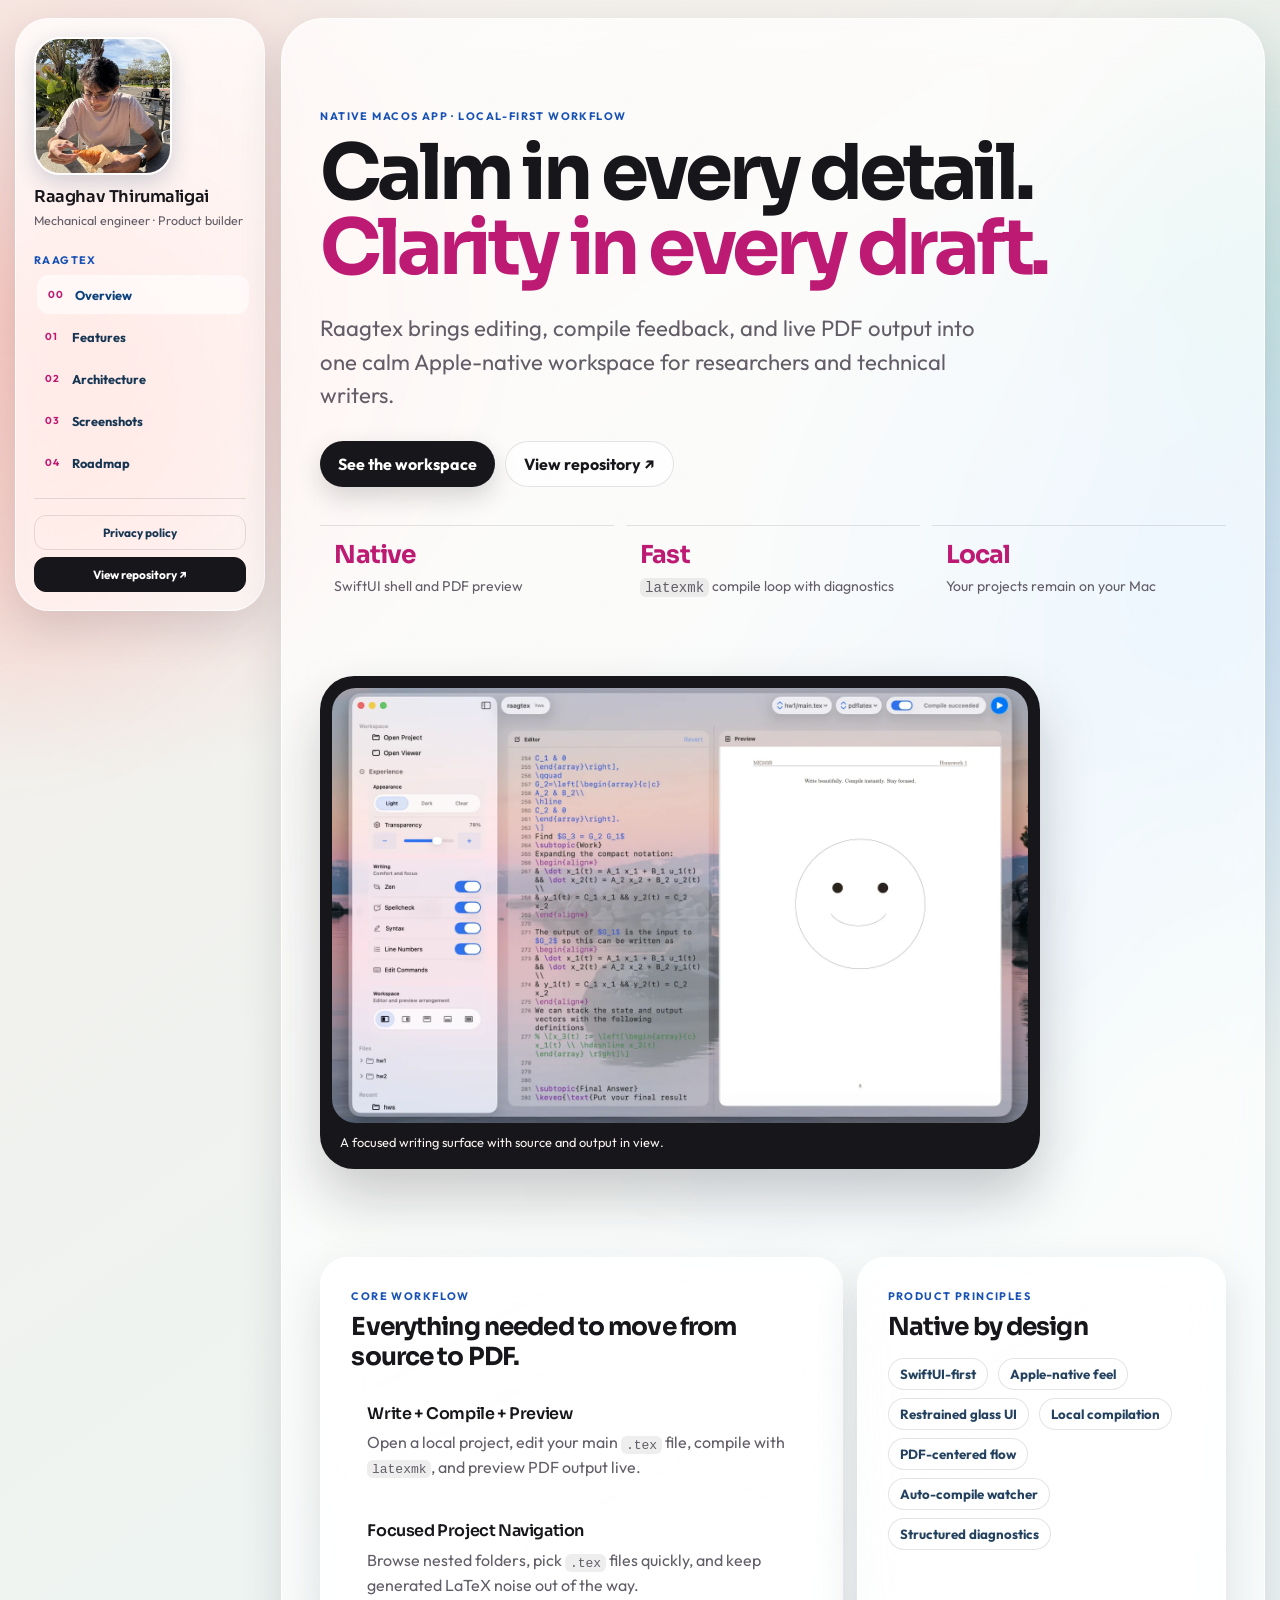
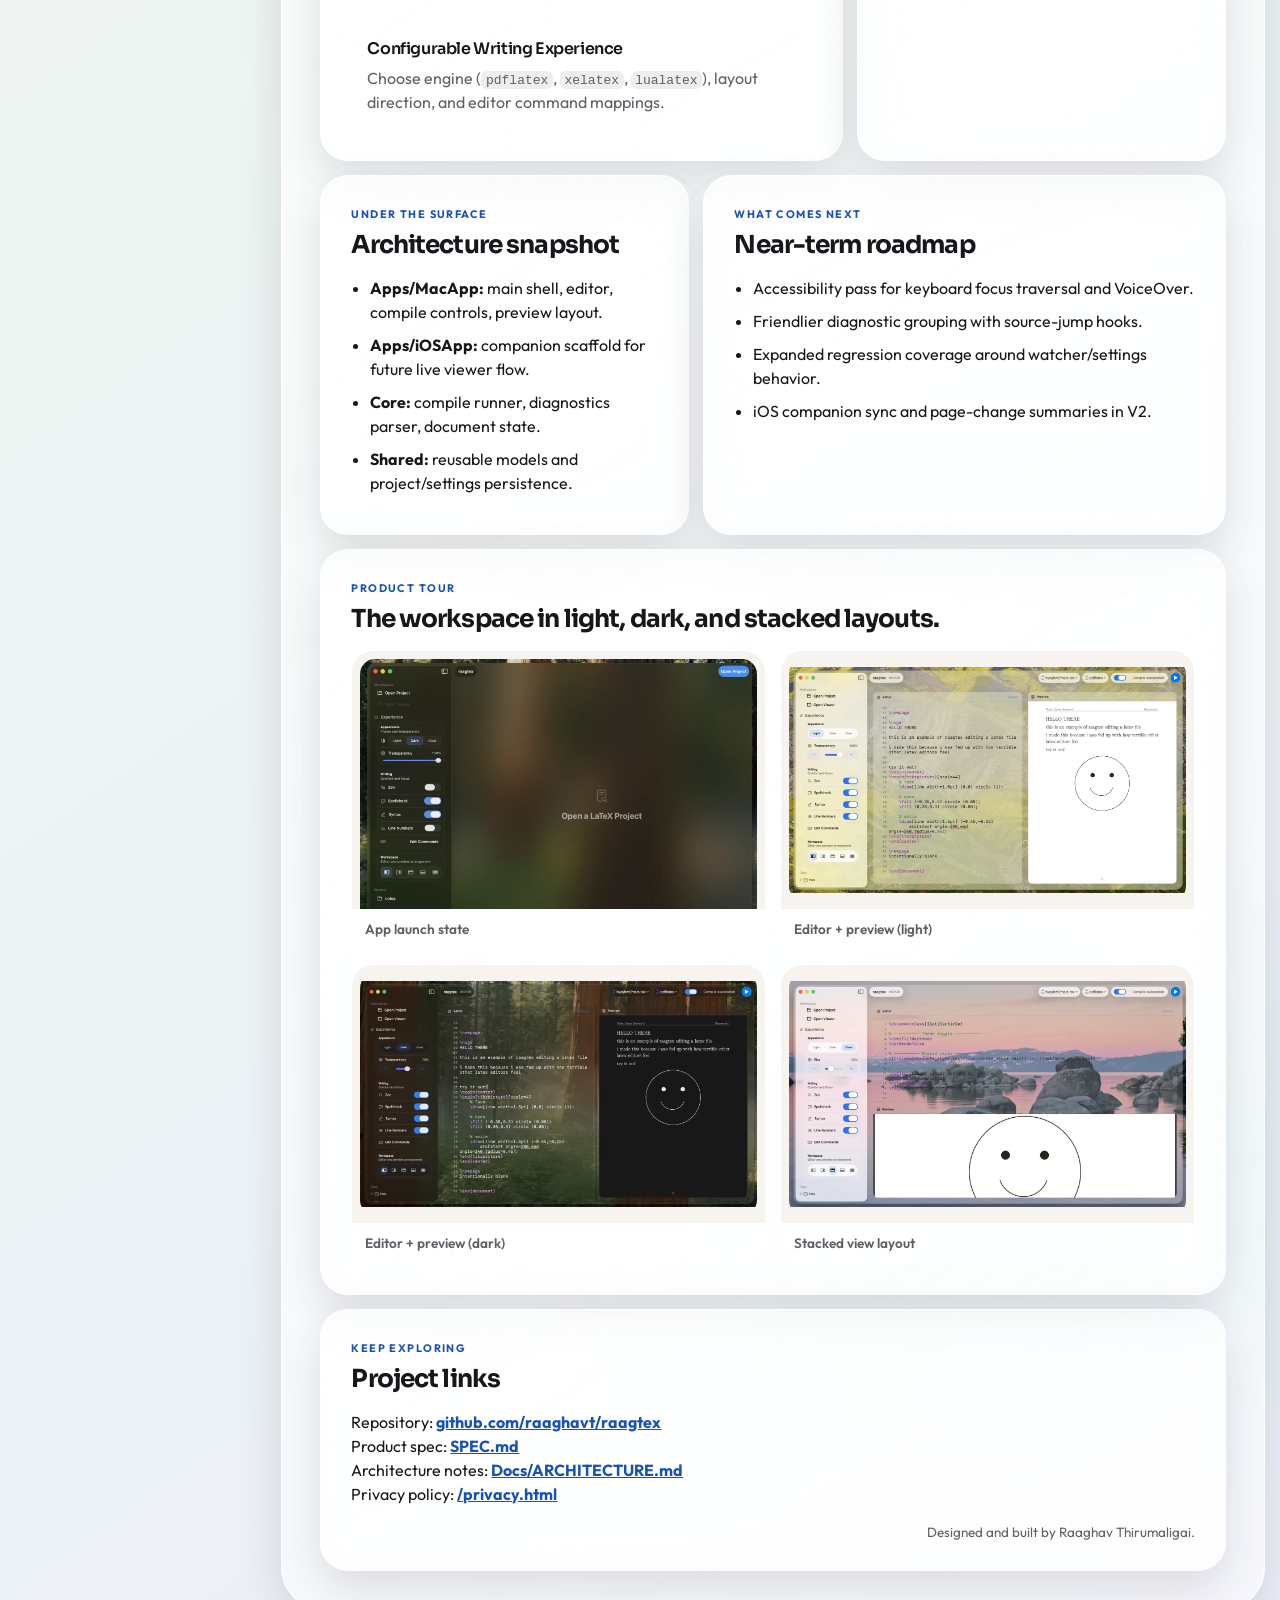
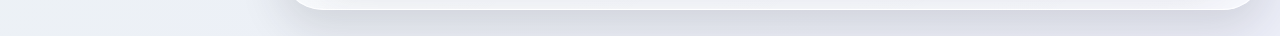
==== commit 7675e5fa: "Fix Raagtex responsive image sizing" ====
--- a/Website/index.html
+++ b/Website/index.html
@@ -10,11 +10,11 @@
   <meta property="og:title" content="Raagtex | Native LaTeX Cockpit" />
   <meta property="og:description" content="Write, compile, and preview local LaTeX projects in one calm native workspace." />
   <meta property="og:url" content="https://raagtex.com/" />
-  <meta property="og:image" content="https://raagtex.com/assets/screenshots/pinkBackApple.png" />
+  <meta property="og:image" content="https://raagtex.com/assets/screenshots/hero.webp" />
   <meta name="twitter:card" content="summary_large_image" />
   <meta name="twitter:title" content="Raagtex | Native LaTeX Cockpit" />
   <meta name="twitter:description" content="Write, compile, and preview local LaTeX projects in one calm native workspace." />
-  <meta name="twitter:image" content="https://raagtex.com/assets/screenshots/pinkBackApple.png" />
+  <meta name="twitter:image" content="https://raagtex.com/assets/screenshots/hero.webp" />
   <link rel="preconnect" href="https://fonts.googleapis.com" />
   <link rel="preconnect" href="https://fonts.gstatic.com" crossorigin />
   <link href="https://fonts.googleapis.com/css2?family=Outfit:wght@400;500;600;700&amp;family=Sora:wght@500;700&amp;display=swap" rel="stylesheet" />
@@ -31,7 +31,7 @@
   <div class="shell">
     <aside class="nav glass">
       <a class="profile" href="https://raaghavt.com/">
-        <img class="avatar" src="./assets/profile.webp" alt="Raaghav Thirumaligai" />
+        <img class="avatar" src="./assets/profile.webp" alt="Raaghav Thirumaligai" width="480" height="480" />
         <span class="profile-name">Raaghav Thirumaligai</span>
         <span class="profile-role">Mechanical engineer · Product builder</span>
       </a>
@@ -53,7 +53,7 @@
       <section id="overview" class="hero">
         <div class="hero-copy">
           <p class="eyebrow">Native macOS app · Local-first workflow</p>
-          <h1>Write the source.<br /><span>See the result.</span></h1>
+          <h1>Calm in every detail.<br /><span>Clarity in every draft.</span></h1>
           <p class="hero-lede">
             Raagtex brings editing, compile feedback, and live PDF output into one calm Apple-native workspace for researchers and technical writers.
           </p>
@@ -68,7 +68,7 @@
           </div>
         </div>
         <figure class="hero-media">
-          <img src="./assets/screenshots/pinkBackApple.png" alt="Raagtex editor and PDF preview on macOS" />
+          <img src="./assets/screenshots/hero.webp" alt="Raagtex editor and PDF preview on macOS" width="1600" height="1000" />
           <figcaption>A focused writing surface with source and output in view.</figcaption>
         </figure>
       </section>
@@ -131,25 +131,25 @@
           <div class="shots-grid">
             <figure class="shot">
               <div class="shot-media">
-                <img src="./assets/screenshots/justLaunched.png" alt="Raagtex app just launched" loading="lazy" />
+                <img src="./assets/screenshots/justLaunched.webp" alt="Raagtex app just launched" width="1400" height="987" loading="lazy" />
               </div>
               <figcaption>App launch state</figcaption>
             </figure>
             <figure class="shot">
               <div class="shot-media">
-                <img src="./assets/screenshots/editorLightMode.png" alt="Raagtex editor and preview in light mode" loading="lazy" />
+                <img src="./assets/screenshots/editorLightMode.webp" alt="Raagtex editor and preview in light mode" width="1400" height="798" loading="lazy" />
               </div>
               <figcaption>Editor + preview (light)</figcaption>
             </figure>
             <figure class="shot">
               <div class="shot-media">
-                <img src="./assets/screenshots/editorDarkMode.png" alt="Raagtex editor and preview in dark mode" loading="lazy" />
+                <img src="./assets/screenshots/editorDarkMode.webp" alt="Raagtex editor and preview in dark mode" width="1400" height="798" loading="lazy" />
               </div>
               <figcaption>Editor + preview (dark)</figcaption>
             </figure>
             <figure class="shot">
               <div class="shot-media">
-                <img src="./assets/screenshots/stackedView.png" alt="Raagtex stacked editor and PDF view layout" loading="lazy" />
+                <img src="./assets/screenshots/stackedView.webp" alt="Raagtex stacked editor and PDF view layout" width="1400" height="798" loading="lazy" />
               </div>
               <figcaption>Stacked view layout</figcaption>
             </figure>
--- a/Website/styles.css
+++ b/Website/styles.css
@@ -196,6 +196,14 @@
   align-items: center;
 }
 
+.hero-copy,
+.hero-media,
+.grid > *,
+.shot,
+.shot-media {
+  min-width: 0;
+}
+
 .hero h1 {
   max-width: 820px;
   margin: 0;
@@ -260,17 +268,23 @@
 .kpi span { display: block; margin-top: 8px; color: var(--ink-soft); font-size: 0.88rem; line-height: 1.4; }
 
 .hero-media {
+  width: 100%;
+  max-width: 100%;
   margin: 0;
   padding: 12px;
   border-radius: 34px;
   background: #17161b;
   box-shadow: 0 28px 56px rgba(23,22,27,0.22);
-  transform: rotate(1.5deg);
+  overflow: hidden;
 }
 
 .hero-media img {
   width: 100%;
-  display: block;
+  max-width: 100%;
+  height: auto;
+  aspect-ratio: 8 / 5;
+  display: block;
+  object-fit: cover;
   border-radius: 24px;
 }
 
@@ -347,8 +361,23 @@
   overflow: hidden;
 }
 
-.shot-media { padding: 8px; background: #f7f3ef; }
-.shot img { width: 100%; height: auto; display: block; border-radius: 15px; }
+.shot-media {
+  aspect-ratio: 16 / 10;
+  padding: 8px;
+  display: grid;
+  place-items: center;
+  background: #f7f3ef;
+  overflow: hidden;
+}
+
+.shot img {
+  width: 100%;
+  max-width: 100%;
+  height: 100%;
+  display: block;
+  object-fit: contain;
+  border-radius: 15px;
+}
 .shot figcaption { padding: 11px 13px; color: var(--ink-soft); font-size: 0.85rem; font-weight: 600; }
 
 .span-5 { grid-column: span 5; }
@@ -367,7 +396,7 @@
 
 .reveal.visible { opacity: 1; transform: none; }
 
-@media (max-width: 1120px) {
+@media (max-width: 1320px) {
   .hero { min-height: 0; grid-template-columns: 1fr; }
   .hero-media { width: min(720px, 100%); transform: none; }
 }
